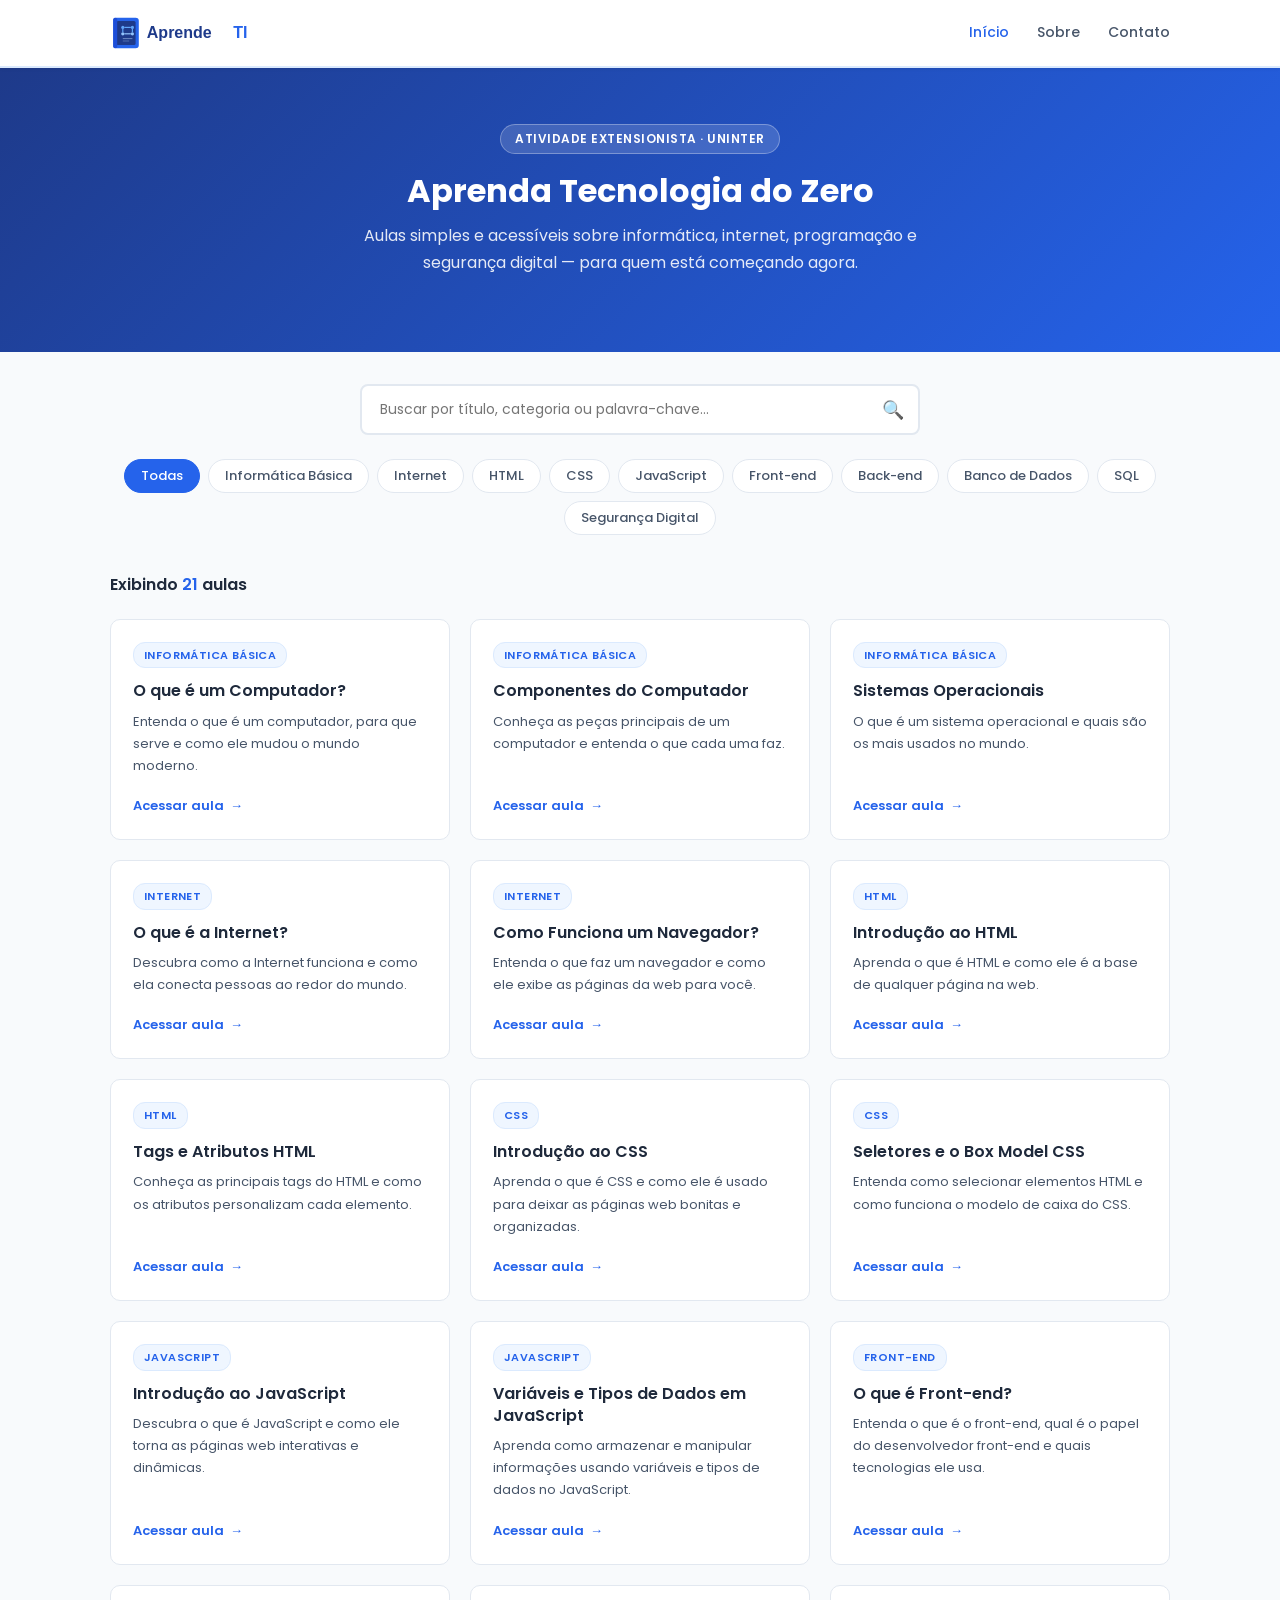
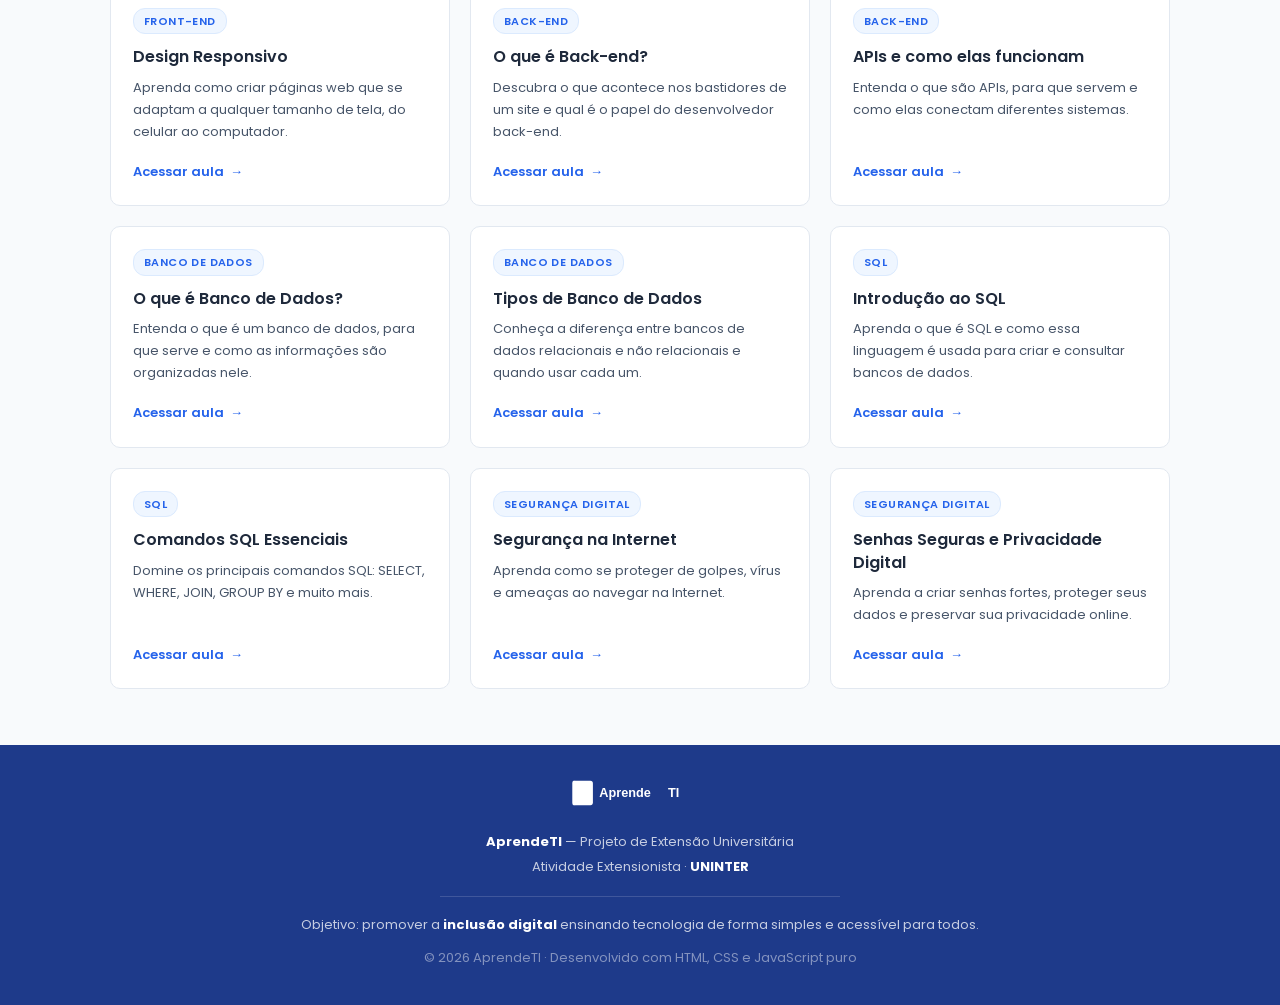
==== index.html @ d29d7866 "feat: projeto AprendeTI completo - atividade extensionista UNINTER" ====
<!DOCTYPE html>
<html lang="pt-BR">
<head>
  <meta charset="UTF-8">
  <meta name="viewport" content="width=device-width, initial-scale=1.0">
  <meta name="description" content="AprendeTI — Aprenda tecnologia do zero com aulas simples e acessíveis. Projeto extensionista UNINTER de inclusão digital.">
  <meta name="keywords" content="aprender tecnologia, informática básica, HTML, CSS, JavaScript, inclusão digital, UNINTER">
  <title>AprendeTI — Aprenda Tecnologia do Zero</title>
  <link rel="icon" href="img/logo.svg" type="image/svg+xml">
  <link rel="stylesheet" href="css/style.css">
</head>
<body>

  <!-- CABEÇALHO -->
  <header class="site-header">
    <div class="container header-inner">
      <a href="index.html" class="logo-link" id="logo-home">
        <img src="img/logo.svg" alt="AprendeTI Logo">
      </a>
      <nav class="site-nav" aria-label="Navegação principal">
        <a href="index.html" class="active" id="nav-inicio">Início</a>
        <a href="#sobre" id="nav-sobre">Sobre</a>
        <a href="#contato" id="nav-contato">Contato</a>
      </nav>
    </div>
  </header>

  <!-- BANNER HERO -->
  <section class="hero" id="inicio">
    <div class="container">
      <span class="hero-badge">Atividade Extensionista · UNINTER</span>
      <h1>Aprenda Tecnologia do Zero</h1>
      <p>
        Aulas simples e acessíveis sobre informática, internet, programação
        e segurança digital — para quem está começando agora.
      </p>
    </div>
  </section>

  <!-- BUSCA E FILTROS -->
  <section class="search-section">
    <div class="container">
      <div class="search-wrapper">
        <label for="campo-busca" class="sr-only" style="position:absolute;width:1px;height:1px;overflow:hidden">Buscar aulas</label>
        <input
          type="search"
          id="campo-busca"
          placeholder="Buscar por título, categoria ou palavra-chave..."
          autocomplete="off"
        >
        <span class="search-icon" aria-hidden="true">🔍</span>
      </div>

      <!-- Botões de categoria gerados pelo JS -->
      <div class="filter-bar" id="filter-bar" role="group" aria-label="Filtrar por categoria"></div>
    </div>
  </section>

  <!-- GRID DE CARDS -->
  <main class="cards-section">
    <div class="container">
      <p class="section-title" id="result-count">Carregando aulas…</p>
      <div class="cards-grid" id="cards-grid" role="list">
        <!-- Cards gerados pelo script.js -->
      </div>
    </div>
  </main>

  <!-- RODAPÉ -->
  <footer class="site-footer" id="sobre">
    <div class="container">
      <img src="img/logo.svg" alt="AprendeTI" class="footer-logo">
      <p>
        <strong>AprendeTI</strong> — Projeto de Extensão Universitária
      </p>
      <p>Atividade Extensionista · <strong>UNINTER</strong></p>
      <hr class="footer-divider">
      <p id="contato">
        Objetivo: promover a <strong>inclusão digital</strong> ensinando tecnologia
        de forma simples e acessível para todos.
      </p>
      <p style="margin-top:12px; opacity:.6;">
        &copy; <span id="ano-rodape"></span> AprendeTI · Desenvolvido com HTML, CSS e JavaScript puro
      </p>
    </div>
  </footer>

  <script src="js/script.js"></script>
  <script>
    document.getElementById('ano-rodape').textContent = new Date().getFullYear();
  </script>
</body>
</html>
---- css/style.css ----
/* ===================================================
   AprendeTI — style.css
   Atividade Extensionista UNINTER
   =================================================== */

/* Import Poppins from Google Fonts */
@import url('https://fonts.googleapis.com/css2?family=Poppins:wght@300;400;500;600;700&display=swap');

/* ---- Reset & Base ---- */
*, *::before, *::after {
  box-sizing: border-box;
  margin: 0;
  padding: 0;
}

:root {
  --blue-primary: #2563EB;
  --blue-dark:    #1E3A8A;
  --blue-light:   #DBEAFE;
  --blue-mid:     #3B82F6;
  --blue-soft:    #EFF6FF;
  --text-dark:    #1E293B;
  --text-body:    #475569;
  --text-muted:   #94A3B8;
  --bg:           #F8FAFC;
  --white:        #FFFFFF;
  --border:       #E2E8F0;
  --shadow-sm:    0 1px 3px rgba(0,0,0,.08);
  --shadow-md:    0 4px 12px rgba(37,99,235,.12);
  --radius:       10px;
}

html {
  scroll-behavior: smooth;
}

body {
  font-family: 'Poppins', sans-serif;
  background-color: var(--bg);
  color: var(--text-body);
  font-size: 15px;
  line-height: 1.7;
  min-height: 100vh;
  display: flex;
  flex-direction: column;
}

a {
  color: var(--blue-primary);
  text-decoration: none;
}

a:hover {
  text-decoration: underline;
}

img {
  max-width: 100%;
  height: auto;
}

/* ---- Layout container ---- */
.container {
  width: 100%;
  max-width: 1100px;
  margin: 0 auto;
  padding: 0 20px;
}

/* =============================================
   HEADER
   ============================================= */
.site-header {
  background: var(--white);
  border-bottom: 2px solid var(--blue-light);
  position: sticky;
  top: 0;
  z-index: 100;
  box-shadow: var(--shadow-sm);
}

.header-inner {
  display: flex;
  align-items: center;
  justify-content: space-between;
  height: 66px;
}

.logo-link {
  display: flex;
  align-items: center;
  gap: 10px;
  text-decoration: none;
}

.logo-link img {
  height: 40px;
  width: auto;
}

.site-nav {
  display: flex;
  align-items: center;
  gap: 28px;
}

.site-nav a {
  color: var(--text-body);
  font-size: 14px;
  font-weight: 500;
  transition: color .2s;
}

.site-nav a:hover {
  color: var(--blue-primary);
  text-decoration: none;
}

.site-nav a.active {
  color: var(--blue-primary);
}

/* =============================================
   HERO BANNER
   ============================================= */
.hero {
  background: linear-gradient(135deg, var(--blue-dark) 0%, var(--blue-primary) 100%);
  color: var(--white);
  padding: 56px 0 48px;
  text-align: center;
}

.hero h1 {
  font-size: 2rem;
  font-weight: 700;
  margin-bottom: 10px;
  line-height: 1.3;
}

.hero p {
  font-size: 1rem;
  opacity: .88;
  max-width: 560px;
  margin: 0 auto 28px;
}

.hero-badge {
  display: inline-block;
  background: rgba(255,255,255,.15);
  border: 1px solid rgba(255,255,255,.3);
  color: var(--white);
  font-size: 12px;
  font-weight: 600;
  letter-spacing: .5px;
  text-transform: uppercase;
  padding: 4px 14px;
  border-radius: 20px;
  margin-bottom: 16px;
}

/* =============================================
   SEARCH BAR
   ============================================= */
.search-section {
  padding: 32px 0 8px;
}

.search-wrapper {
  position: relative;
  max-width: 560px;
  margin: 0 auto 20px;
}

.search-wrapper input {
  width: 100%;
  padding: 13px 48px 13px 18px;
  border: 2px solid var(--border);
  border-radius: 8px;
  font-family: 'Poppins', sans-serif;
  font-size: 14px;
  color: var(--text-dark);
  background: var(--white);
  transition: border-color .2s;
  outline: none;
}

.search-wrapper input:focus {
  border-color: var(--blue-primary);
}

.search-icon {
  position: absolute;
  right: 16px;
  top: 50%;
  transform: translateY(-50%);
  color: var(--text-muted);
  font-size: 18px;
  pointer-events: none;
}

/* ---- Category filters ---- */
.filter-bar {
  display: flex;
  flex-wrap: wrap;
  gap: 8px;
  justify-content: center;
  padding: 4px 0 20px;
}

.filter-btn {
  background: var(--white);
  border: 1.5px solid var(--border);
  color: var(--text-body);
  padding: 6px 16px;
  border-radius: 20px;
  font-family: 'Poppins', sans-serif;
  font-size: 13px;
  font-weight: 500;
  cursor: pointer;
  transition: all .18s;
}

.filter-btn:hover {
  border-color: var(--blue-primary);
  color: var(--blue-primary);
}

.filter-btn.active {
  background: var(--blue-primary);
  border-color: var(--blue-primary);
  color: var(--white);
}

/* =============================================
   CARDS GRID
   ============================================= */
.cards-section {
  padding: 8px 0 56px;
}

.section-title {
  font-size: 1rem;
  font-weight: 600;
  color: var(--text-dark);
  margin-bottom: 20px;
}

.section-title span {
  color: var(--blue-primary);
}

.cards-grid {
  display: grid;
  grid-template-columns: repeat(auto-fill, minmax(300px, 1fr));
  gap: 20px;
}

.card {
  background: var(--white);
  border: 1px solid var(--border);
  border-radius: var(--radius);
  padding: 22px;
  display: flex;
  flex-direction: column;
  transition: box-shadow .2s, transform .2s;
  cursor: pointer;
}

.card:hover {
  box-shadow: var(--shadow-md);
  transform: translateY(-3px);
}

.card-category {
  display: inline-block;
  font-size: 11px;
  font-weight: 600;
  letter-spacing: .4px;
  text-transform: uppercase;
  color: var(--blue-primary);
  background: var(--blue-soft);
  border: 1px solid var(--blue-light);
  padding: 3px 10px;
  border-radius: 12px;
  margin-bottom: 12px;
  width: fit-content;
}

.card-title {
  font-size: 1rem;
  font-weight: 600;
  color: var(--text-dark);
  margin-bottom: 8px;
  line-height: 1.4;
}

.card-desc {
  font-size: 13px;
  color: var(--text-body);
  flex: 1;
  margin-bottom: 18px;
}

.card-link {
  display: inline-flex;
  align-items: center;
  gap: 6px;
  color: var(--blue-primary);
  font-size: 13px;
  font-weight: 600;
  text-decoration: none;
  transition: gap .15s;
}

.card-link:hover {
  gap: 10px;
  text-decoration: none;
}

.card-link::after {
  content: '→';
}

/* No results */
.no-results {
  grid-column: 1 / -1;
  text-align: center;
  padding: 60px 20px;
  color: var(--text-muted);
}

.no-results h3 {
  font-size: 1.1rem;
  margin-bottom: 6px;
  color: var(--text-body);
}

/* =============================================
   FOOTER
   ============================================= */
.site-footer {
  margin-top: auto;
  background: var(--blue-dark);
  color: rgba(255,255,255,.75);
  padding: 32px 0;
  text-align: center;
  font-size: 13px;
}

.site-footer .footer-logo {
  height: 32px;
  margin-bottom: 12px;
  /* Invert to white */
  filter: brightness(0) invert(1);
}

.site-footer p {
  margin: 4px 0;
  line-height: 1.6;
}

.site-footer strong {
  color: var(--white);
}

.footer-divider {
  border: none;
  border-top: 1px solid rgba(255,255,255,.15);
  margin: 18px auto;
  max-width: 400px;
}

/* =============================================
   AULA PAGE
   ============================================= */
.aula-header {
  background: linear-gradient(135deg, var(--blue-dark) 0%, var(--blue-primary) 100%);
  color: var(--white);
  padding: 44px 0 36px;
}

.aula-breadcrumb {
  font-size: 13px;
  opacity: .8;
  margin-bottom: 14px;
}

.aula-breadcrumb a {
  color: rgba(255,255,255,.85);
  text-decoration: none;
}

.aula-breadcrumb a:hover {
  text-decoration: underline;
}

.aula-breadcrumb span {
  margin: 0 6px;
  opacity: .5;
}

.aula-category-badge {
  display: inline-block;
  background: rgba(255,255,255,.18);
  border: 1px solid rgba(255,255,255,.35);
  color: var(--white);
  font-size: 11px;
  font-weight: 600;
  letter-spacing: .4px;
  text-transform: uppercase;
  padding: 3px 12px;
  border-radius: 12px;
  margin-bottom: 12px;
}

.aula-title {
  font-size: 1.75rem;
  font-weight: 700;
  line-height: 1.3;
  max-width: 720px;
}

.aula-desc {
  margin-top: 10px;
  font-size: .95rem;
  opacity: .88;
  max-width: 680px;
}

/* ---- Keywords ---- */
.keywords-bar {
  display: flex;
  flex-wrap: wrap;
  gap: 8px;
  margin: 16px 0 0;
}

.keyword-tag {
  background: rgba(255,255,255,.15);
  border: 1px solid rgba(255,255,255,.25);
  color: rgba(255,255,255,.9);
  font-size: 12px;
  padding: 2px 10px;
  border-radius: 10px;
}

/* ---- Lesson content area ---- */
.aula-body {
  padding: 44px 0 64px;
}

.aula-content {
  max-width: 760px;
}

.aula-content h2 {
  font-size: 1.1rem;
  color: var(--blue-dark);
  margin: 28px 0 8px;
}

.aula-content p {
  color: var(--text-body);
  margin-bottom: 14px;
  line-height: 1.8;
}

.aula-content pre,
.aula-content code {
  font-family: 'Courier New', Courier, monospace;
  background: #F1F5F9;
  color: #1E293B;
  border-radius: 6px;
  font-size: 13px;
}

.aula-content pre {
  padding: 16px 18px;
  overflow-x: auto;
  border-left: 3px solid var(--blue-primary);
  margin: 12px 0 18px;
  white-space: pre-wrap;
  word-break: break-word;
}

.aula-content code {
  padding: 1px 6px;
}

.aula-content ul, .aula-content ol {
  padding-left: 24px;
  margin-bottom: 14px;
}

.aula-content li {
  margin-bottom: 5px;
  color: var(--text-body);
}

/* ---- Navigation between lessons ---- */
.lesson-nav {
  display: flex;
  gap: 16px;
  margin-top: 40px;
  padding-top: 28px;
  border-top: 1px solid var(--border);
  flex-wrap: wrap;
}

.lesson-nav-btn {
  display: inline-flex;
  align-items: center;
  gap: 8px;
  padding: 10px 22px;
  border-radius: 8px;
  font-family: 'Poppins', sans-serif;
  font-size: 14px;
  font-weight: 500;
  cursor: pointer;
  border: none;
  transition: all .18s;
  text-decoration: none;
}

.lesson-nav-btn.primary {
  background: var(--blue-primary);
  color: var(--white);
}

.lesson-nav-btn.primary:hover {
  background: var(--blue-dark);
  text-decoration: none;
}

.lesson-nav-btn.secondary {
  background: var(--white);
  color: var(--blue-primary);
  border: 1.5px solid var(--blue-primary);
}

.lesson-nav-btn.secondary:hover {
  background: var(--blue-soft);
  text-decoration: none;
}

/* ---- Error state ---- */
.error-state {
  padding: 80px 0;
  text-align: center;
}

.error-state h2 {
  color: var(--blue-dark);
  margin-bottom: 12px;
}

/* =============================================
   RESPONSIVE
   ============================================= */
@media (max-width: 768px) {
  .hero h1  { font-size: 1.5rem; }
  .hero p   { font-size: .9rem; }
  .aula-title { font-size: 1.35rem; }

  .site-nav { gap: 16px; }
  .cards-grid { grid-template-columns: 1fr; }

  .lesson-nav { flex-direction: column; }
}

@media (max-width: 480px) {
  .header-inner { height: 56px; }
  .logo-link img { height: 32px; }
  .site-nav { gap: 12px; }
  .site-nav a { font-size: 13px; }
  .hero { padding: 36px 0 30px; }
}
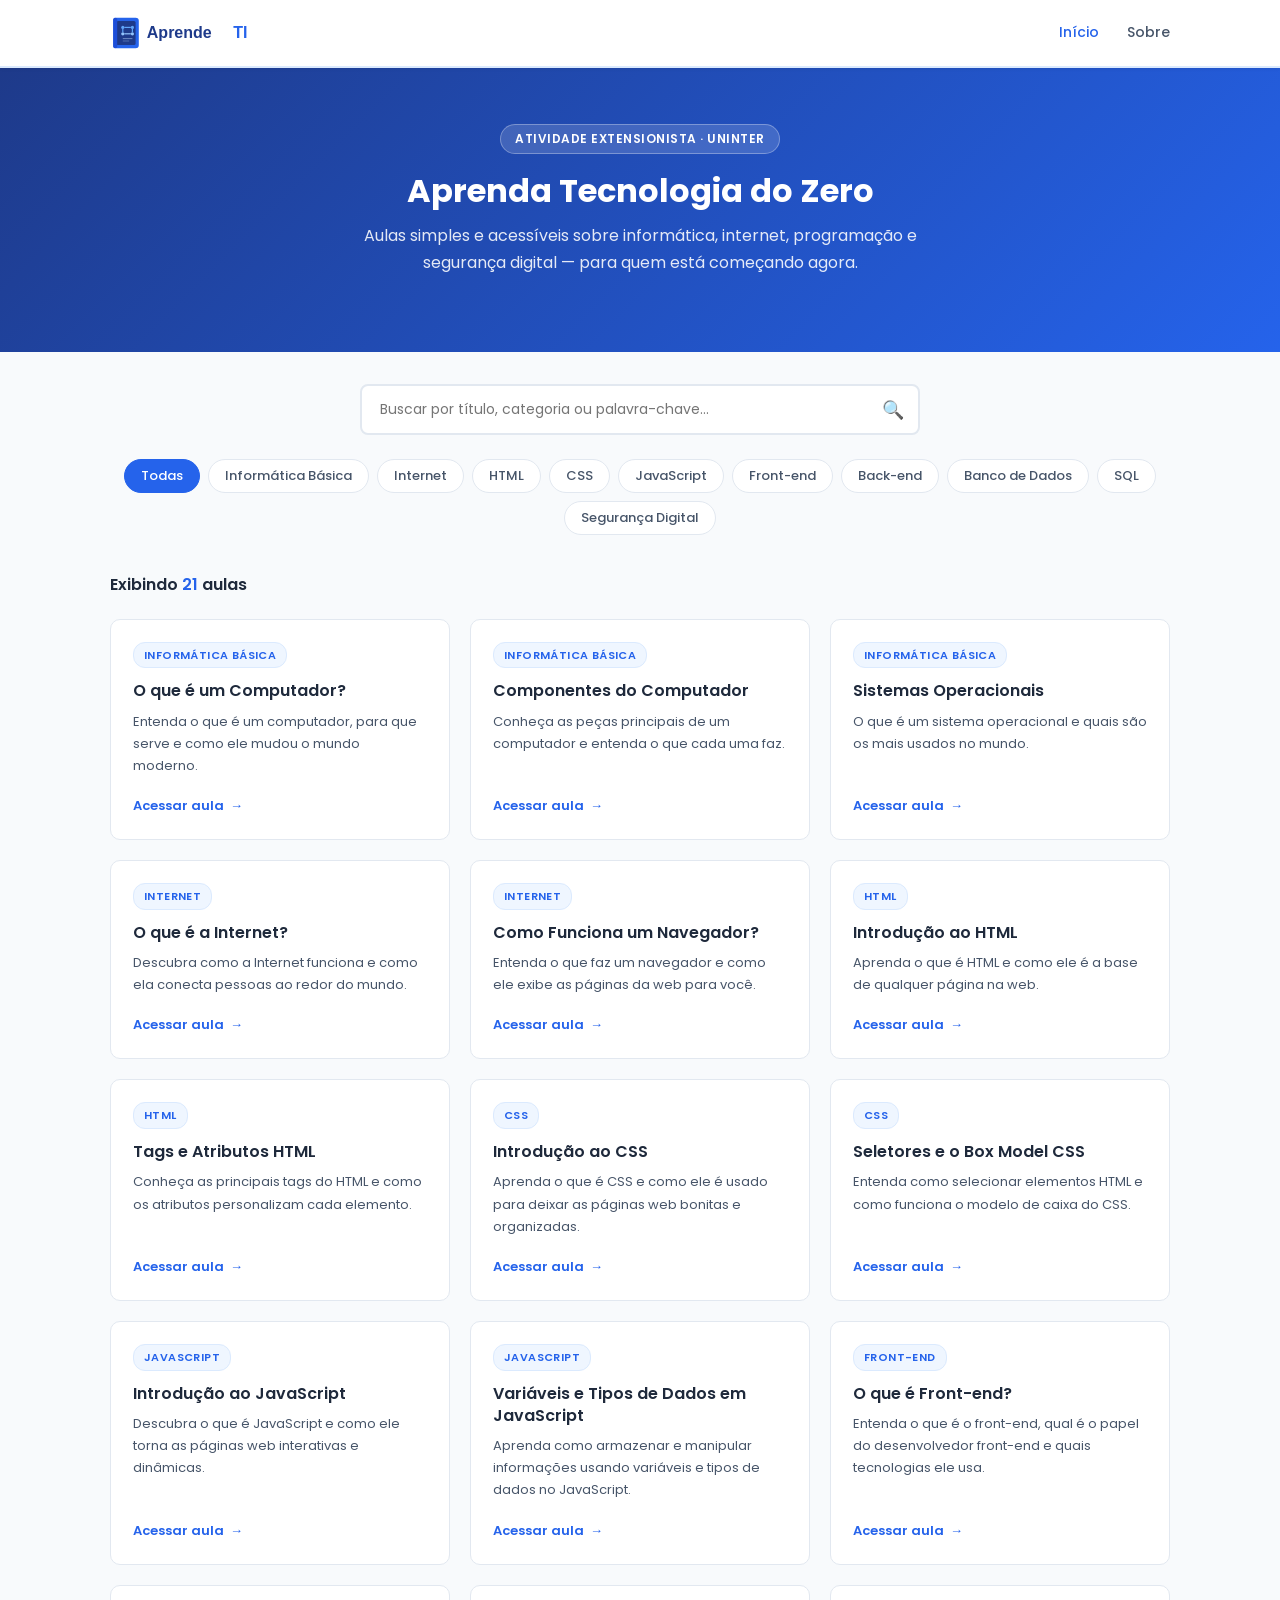
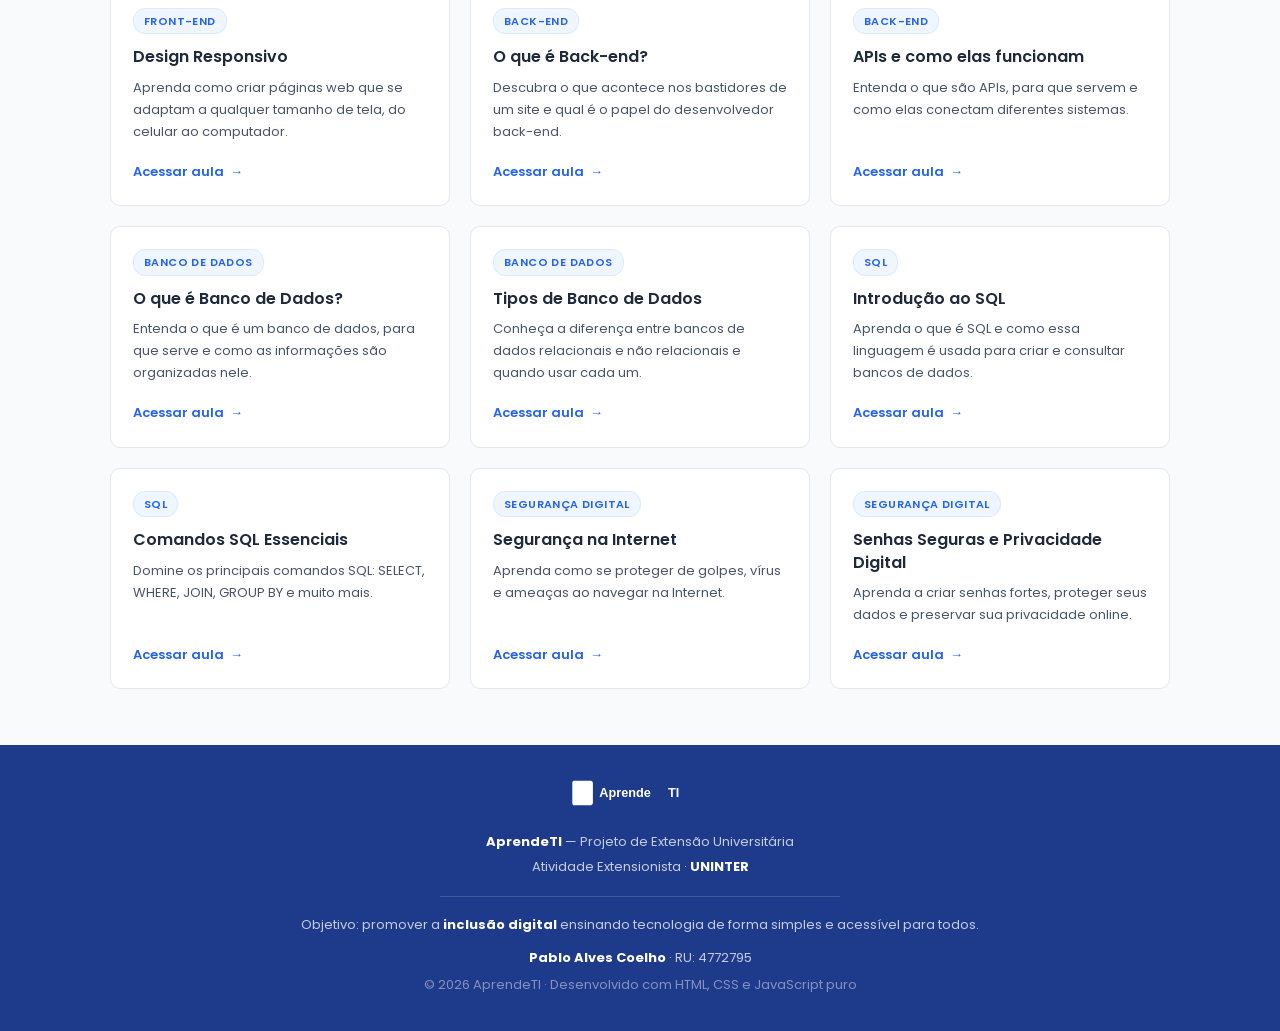
==== commit e6ccc4fb: "fix: adiciona autor no rodape e remove Contato do nav" ====
--- a/index.html
+++ b/index.html
@@ -20,7 +20,6 @@
       <nav class="site-nav" aria-label="Navegação principal">
         <a href="index.html" class="active" id="nav-inicio">Início</a>
         <a href="#sobre" id="nav-sobre">Sobre</a>
-        <a href="#contato" id="nav-contato">Contato</a>
       </nav>
     </div>
   </header>
@@ -79,7 +78,10 @@
         Objetivo: promover a <strong>inclusão digital</strong> ensinando tecnologia
         de forma simples e acessível para todos.
       </p>
-      <p style="margin-top:12px; opacity:.6;">
+      <p style="margin-top:12px;">
+        <strong>Pablo Alves Coelho</strong> · RU: 4772795
+      </p>
+      <p style="margin-top:6px; opacity:.6;">
         &copy; <span id="ano-rodape"></span> AprendeTI · Desenvolvido com HTML, CSS e JavaScript puro
       </p>
     </div>
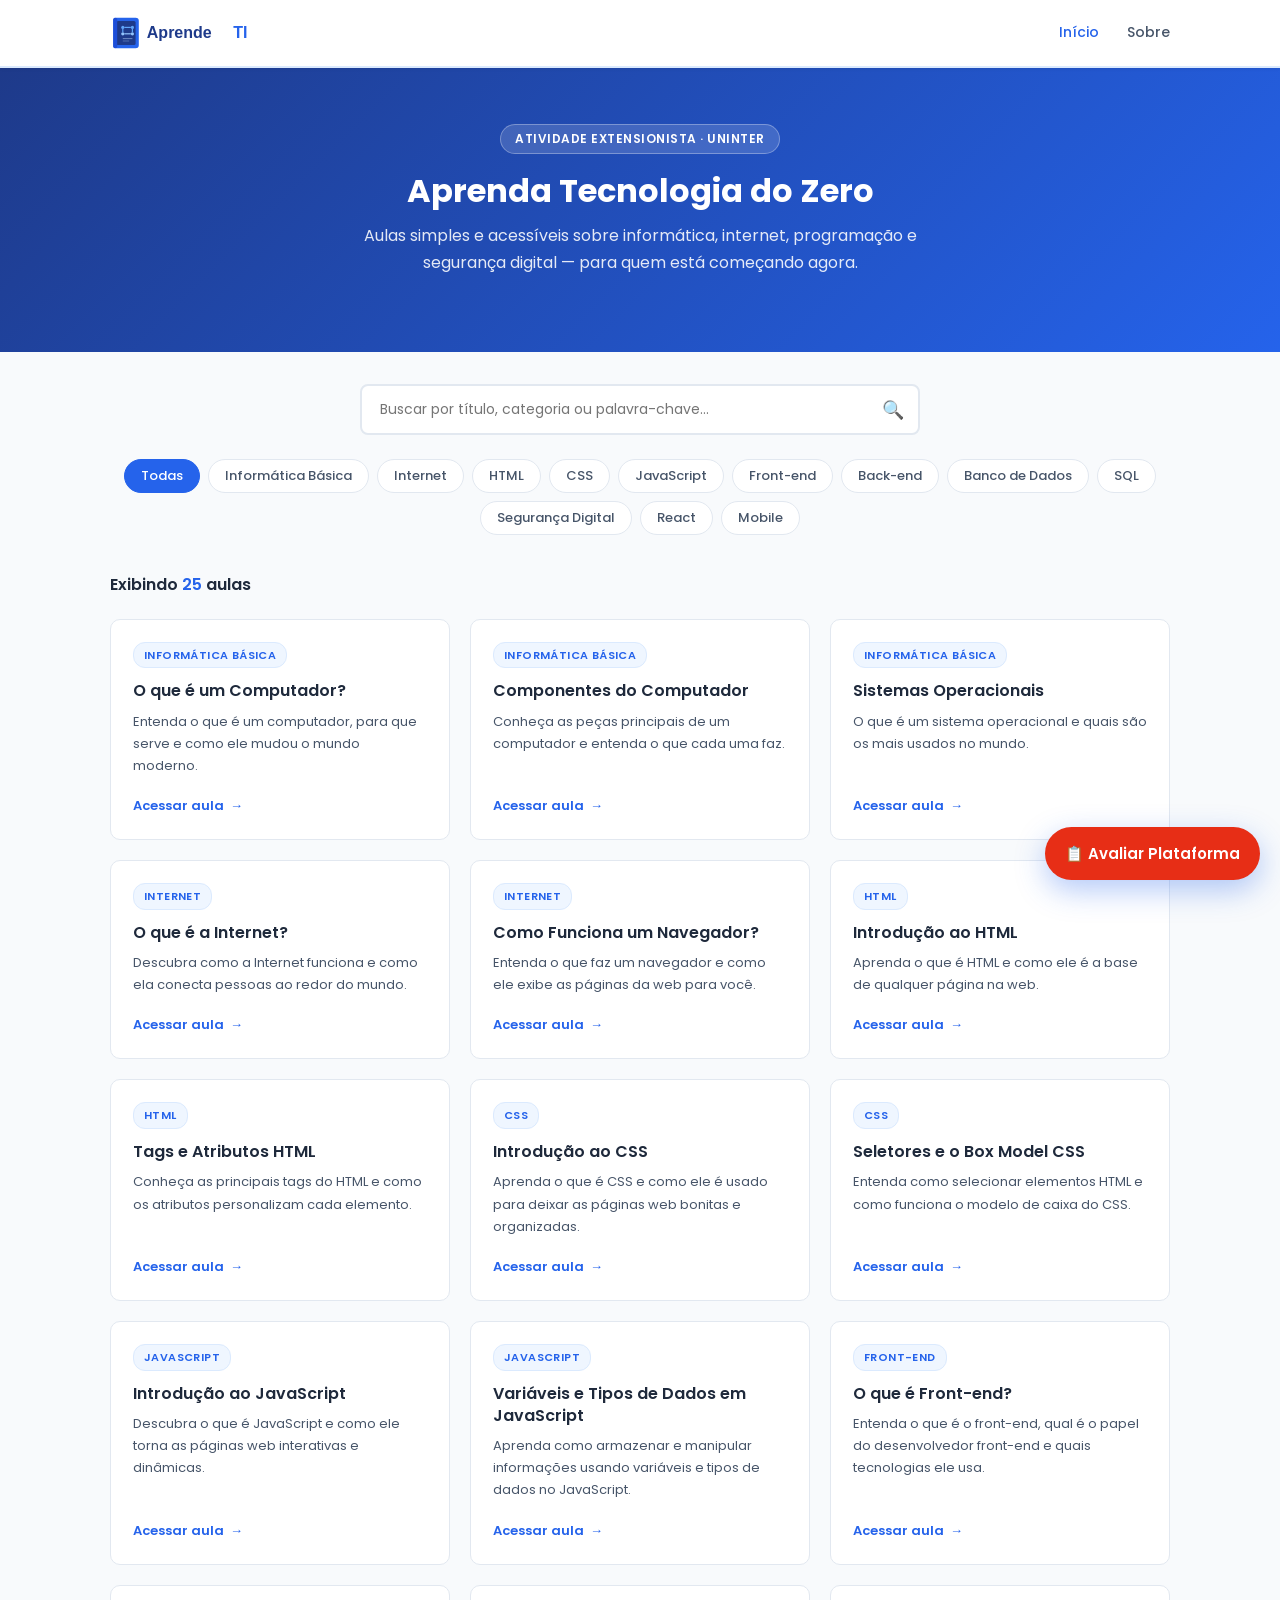
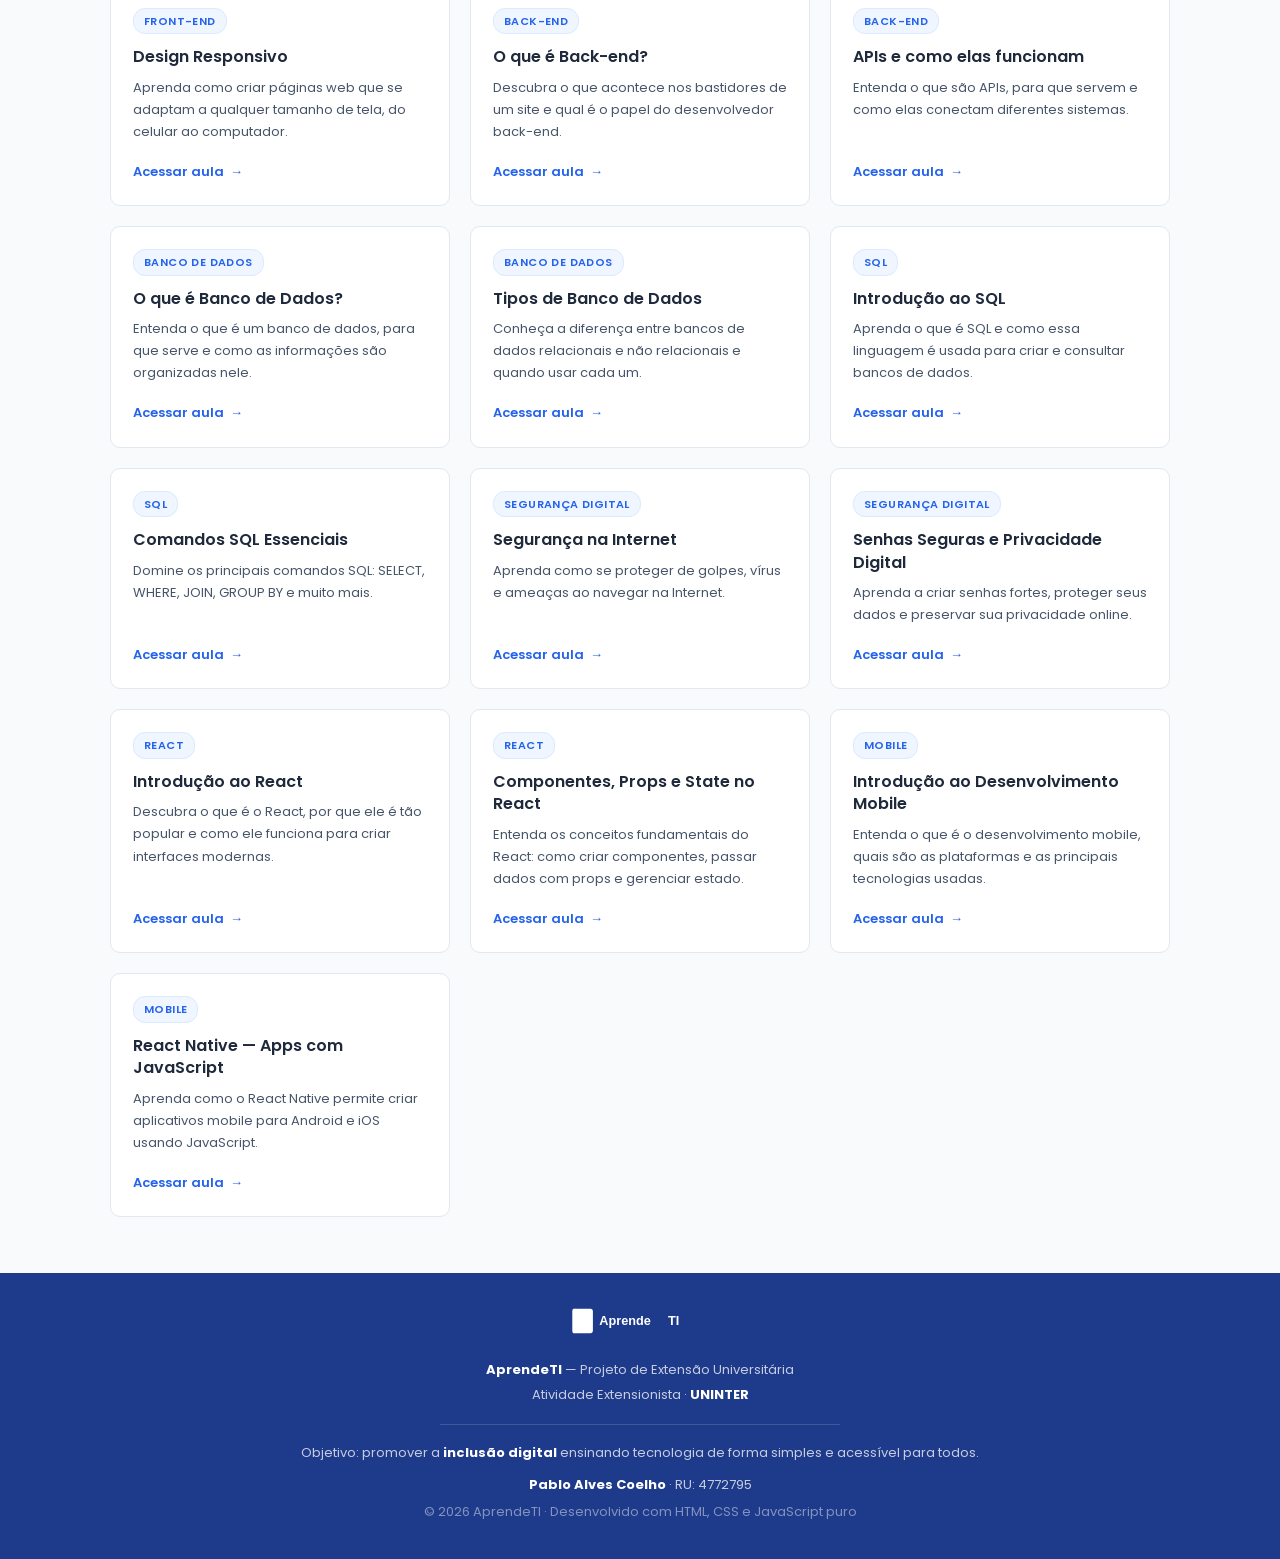
==== commit 197994d0: "feat: adiciona botão de avaliação da plataforma com Google Forms" ====
--- a/index.html
+++ b/index.html
@@ -1,14 +1,22 @@
 <!DOCTYPE html>
 <html lang="pt-BR">
+
 <head>
   <meta charset="UTF-8">
   <meta name="viewport" content="width=device-width, initial-scale=1.0">
-  <meta name="description" content="AprendeTI — Aprenda tecnologia do zero com aulas simples e acessíveis. Projeto extensionista UNINTER de inclusão digital.">
-  <meta name="keywords" content="aprender tecnologia, informática básica, HTML, CSS, JavaScript, inclusão digital, UNINTER">
+  <meta name="description"
+    content="AprendeTI — Aprenda tecnologia do zero com aulas simples e acessíveis. Projeto extensionista UNINTER de inclusão digital.">
+  <meta name="keywords"
+    content="aprender tecnologia, informática básica, HTML, CSS, JavaScript, inclusão digital, UNINTER">
   <title>AprendeTI — Aprenda Tecnologia do Zero</title>
   <link rel="icon" href="img/logo.svg" type="image/svg+xml">
   <link rel="stylesheet" href="css/style.css">
 </head>
+<a href="https://docs.google.com/forms/d/e/1FAIpQLSfQOJlGeqSptyxJRPq0qhzOfAYZq3FtPLWrbOe19mO7p5gmSQ/viewform"
+  class="feedback-btn" target="_blank" rel="noopener noreferrer" aria-label="Avaliar a plataforma AprendeTI">
+  📋 Avaliar Plataforma
+</a>
+
 <body>
 
   <!-- CABEÇALHO -->
@@ -40,13 +48,10 @@
   <section class="search-section">
     <div class="container">
       <div class="search-wrapper">
-        <label for="campo-busca" class="sr-only" style="position:absolute;width:1px;height:1px;overflow:hidden">Buscar aulas</label>
-        <input
-          type="search"
-          id="campo-busca"
-          placeholder="Buscar por título, categoria ou palavra-chave..."
-          autocomplete="off"
-        >
+        <label for="campo-busca" class="sr-only" style="position:absolute;width:1px;height:1px;overflow:hidden">Buscar
+          aulas</label>
+        <input type="search" id="campo-busca" placeholder="Buscar por título, categoria ou palavra-chave..."
+          autocomplete="off">
         <span class="search-icon" aria-hidden="true">🔍</span>
       </div>
 
@@ -92,4 +97,5 @@
     document.getElementById('ano-rodape').textContent = new Date().getFullYear();
   </script>
 </body>
-</html>
+
+</html>
--- a/css/style.css
+++ b/css/style.css
@@ -7,7 +7,9 @@
 @import url('https://fonts.googleapis.com/css2?family=Poppins:wght@300;400;500;600;700&display=swap');
 
 /* ---- Reset & Base ---- */
-*, *::before, *::after {
+*,
+*::before,
+*::after {
   box-sizing: border-box;
   margin: 0;
   padding: 0;
@@ -15,19 +17,19 @@
 
 :root {
   --blue-primary: #2563EB;
-  --blue-dark:    #1E3A8A;
-  --blue-light:   #DBEAFE;
-  --blue-mid:     #3B82F6;
-  --blue-soft:    #EFF6FF;
-  --text-dark:    #1E293B;
-  --text-body:    #475569;
-  --text-muted:   #94A3B8;
-  --bg:           #F8FAFC;
-  --white:        #FFFFFF;
-  --border:       #E2E8F0;
-  --shadow-sm:    0 1px 3px rgba(0,0,0,.08);
-  --shadow-md:    0 4px 12px rgba(37,99,235,.12);
-  --radius:       10px;
+  --blue-dark: #1E3A8A;
+  --blue-light: #DBEAFE;
+  --blue-mid: #3B82F6;
+  --blue-soft: #EFF6FF;
+  --text-dark: #1E293B;
+  --text-body: #475569;
+  --text-muted: #94A3B8;
+  --bg: #F8FAFC;
+  --white: #FFFFFF;
+  --border: #E2E8F0;
+  --shadow-sm: 0 1px 3px rgba(0, 0, 0, .08);
+  --shadow-md: 0 4px 12px rgba(37, 99, 235, .12);
+  --radius: 10px;
 }
 
 html {
@@ -146,8 +148,8 @@
 
 .hero-badge {
   display: inline-block;
-  background: rgba(255,255,255,.15);
-  border: 1px solid rgba(255,255,255,.3);
+  background: rgba(255, 255, 255, .15);
+  border: 1px solid rgba(255, 255, 255, .3);
   color: var(--white);
   font-size: 12px;
   font-weight: 600;
@@ -341,7 +343,7 @@
 .site-footer {
   margin-top: auto;
   background: var(--blue-dark);
-  color: rgba(255,255,255,.75);
+  color: rgba(255, 255, 255, .75);
   padding: 32px 0;
   text-align: center;
   font-size: 13px;
@@ -365,7 +367,7 @@
 
 .footer-divider {
   border: none;
-  border-top: 1px solid rgba(255,255,255,.15);
+  border-top: 1px solid rgba(255, 255, 255, .15);
   margin: 18px auto;
   max-width: 400px;
 }
@@ -386,7 +388,7 @@
 }
 
 .aula-breadcrumb a {
-  color: rgba(255,255,255,.85);
+  color: rgba(255, 255, 255, .85);
   text-decoration: none;
 }
 
@@ -401,8 +403,8 @@
 
 .aula-category-badge {
   display: inline-block;
-  background: rgba(255,255,255,.18);
-  border: 1px solid rgba(255,255,255,.35);
+  background: rgba(255, 255, 255, .18);
+  border: 1px solid rgba(255, 255, 255, .35);
   color: var(--white);
   font-size: 11px;
   font-weight: 600;
@@ -436,9 +438,9 @@
 }
 
 .keyword-tag {
-  background: rgba(255,255,255,.15);
-  border: 1px solid rgba(255,255,255,.25);
-  color: rgba(255,255,255,.9);
+  background: rgba(255, 255, 255, .15);
+  border: 1px solid rgba(255, 255, 255, .25);
+  color: rgba(255, 255, 255, .9);
   font-size: 12px;
   padding: 2px 10px;
   border-radius: 10px;
@@ -487,7 +489,8 @@
   padding: 1px 6px;
 }
 
-.aula-content ul, .aula-content ol {
+.aula-content ul,
+.aula-content ol {
   padding-left: 24px;
   margin-bottom: 14px;
 }
@@ -558,20 +561,89 @@
    RESPONSIVE
    ============================================= */
 @media (max-width: 768px) {
-  .hero h1  { font-size: 1.5rem; }
-  .hero p   { font-size: .9rem; }
-  .aula-title { font-size: 1.35rem; }
-
-  .site-nav { gap: 16px; }
-  .cards-grid { grid-template-columns: 1fr; }
-
-  .lesson-nav { flex-direction: column; }
+  .hero h1 {
+    font-size: 1.5rem;
+  }
+
+  .hero p {
+    font-size: .9rem;
+  }
+
+  .aula-title {
+    font-size: 1.35rem;
+  }
+
+  .site-nav {
+    gap: 16px;
+  }
+
+  .cards-grid {
+    grid-template-columns: 1fr;
+  }
+
+  .lesson-nav {
+    flex-direction: column;
+  }
 }
 
 @media (max-width: 480px) {
-  .header-inner { height: 56px; }
-  .logo-link img { height: 32px; }
-  .site-nav { gap: 12px; }
-  .site-nav a { font-size: 13px; }
-  .hero { padding: 36px 0 30px; }
-}
+  .header-inner {
+    height: 56px;
+  }
+
+  .logo-link img {
+    height: 32px;
+  }
+
+  .site-nav {
+    gap: 12px;
+  }
+
+  .site-nav a {
+    font-size: 13px;
+  }
+
+  .hero {
+    padding: 36px 0 30px;
+  }
+}
+
+/* =============================================
+   BOTÃO DE AVALIAÇÃO
+   ============================================= */
+
+.feedback-btn {
+  position: fixed;
+  right: 20px;
+  bottom: 20px;
+  z-index: 9999;
+
+  display: flex;
+  align-items: center;
+  gap: 8px;
+
+  padding: 14px 20px;
+  border-radius: 999px;
+
+  background: #e72e16;
+  color: #fff;
+  text-decoration: none;
+  font-weight: 600;
+
+  box-shadow: 0 10px 30px rgba(37, 99, 235, .35);
+  transition: .25s ease;
+}
+
+.feedback-btn:hover {
+  background: #ec1809;
+  transform: translateY(-3px);
+}
+
+@media (max-width:768px) {
+  .feedback-btn {
+    right: 14px;
+    bottom: 14px;
+    padding: 12px 16px;
+    font-size: .9rem;
+  }
+}
